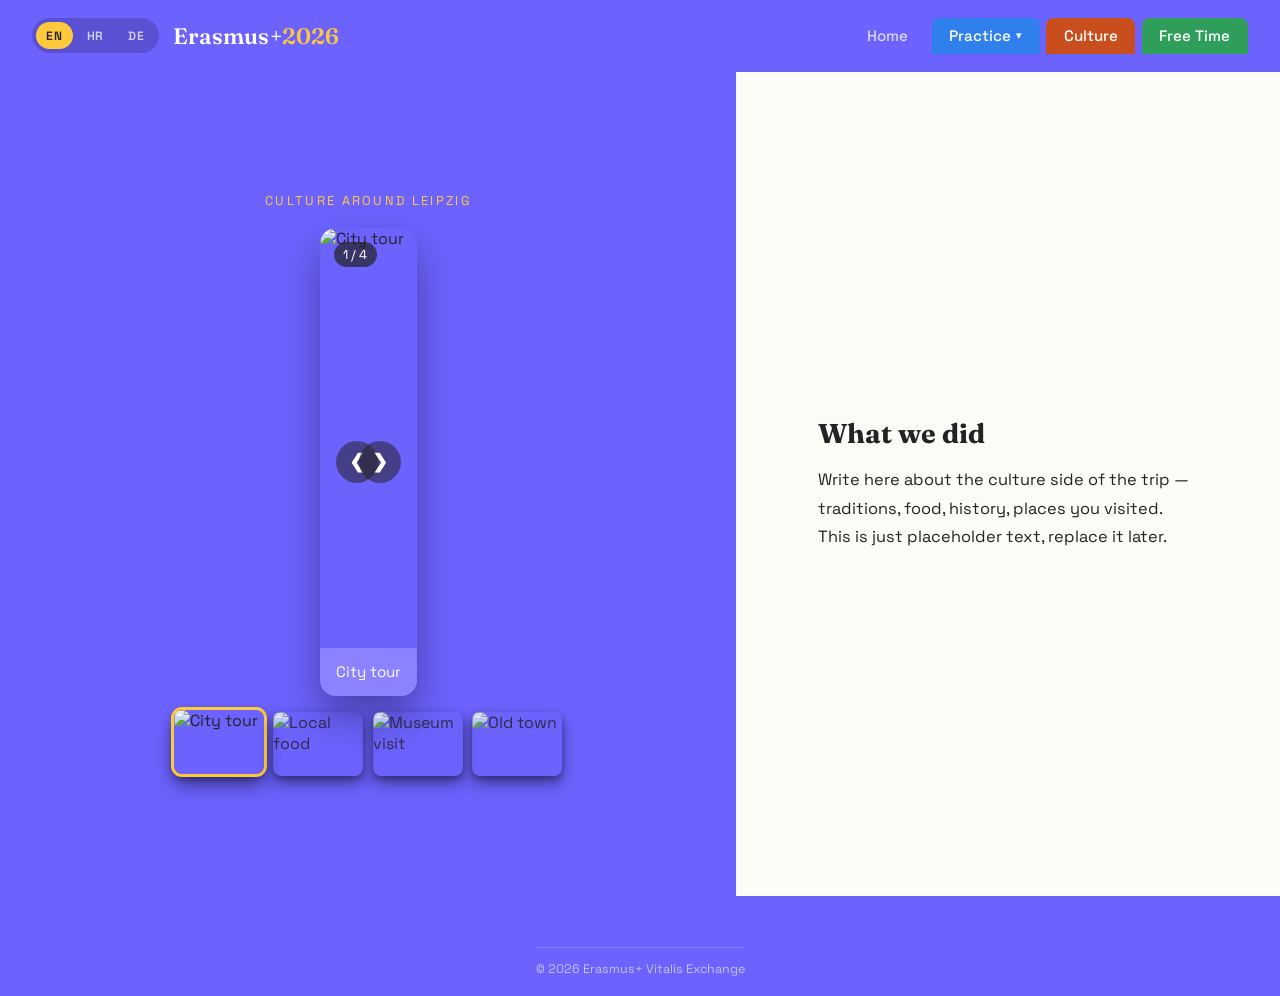
==== culture.html @ ed6f9689 "Vitalis website commit" ====
<!DOCTYPE html>
<html lang="en">
<head>
<meta charset="UTF-8">
<meta name="viewport" content="width=device-width, initial-scale=1.0">
<title>Erasmus+ 2026 — Culture</title>
<link rel="preconnect" href="https://fonts.googleapis.com">
<link href="https://fonts.googleapis.com/css2?family=Fraunces:opsz,wght@9..144,400;9..144,600;9..144,700&family=Space+Grotesk:wght@400;500;600;700&display=swap" rel="stylesheet">
<link rel="stylesheet" href="style.css">
</head>
<body>

  <header class="topbar">
    <div class="topbar-left">
      <div class="lang-switch" role="group" aria-label="Language">
        <button class="lang-btn" data-lang="en" type="button">EN</button>
        <button class="lang-btn" data-lang="hr" type="button">HR</button>
        <button class="lang-btn" data-lang="de" type="button">DE</button>
      </div>
      <div class="logo">Erasmus+<span>2026</span></div>
    </div>
    <button class="nav-toggle" id="navToggle" aria-label="Open menu" aria-expanded="false">
      <span></span><span></span><span></span>
    </button>
    <nav class="tabs" id="tabs">
      <a class="tab" href="index.html" data-i18n="nav.home">Home</a>

      <div class="tab-dropdown">
        <button class="tab dropdown-toggle" id="practiceToggle" aria-haspopup="true" aria-expanded="false">
          <span data-i18n="nav.practice">Practice</span> <span class="caret">▾</span>
        </button>
        <div class="dropdown-menu" id="practiceMenu">
          <a href="practice.html#it" data-i18n="nav.it">IT</a>
          <a href="practice.html#3d-printing" data-i18n="nav.printing">3D Printing</a>
          <a href="practice.html#wiring" data-i18n="nav.wiring">Wiring &amp; House Installations</a>
          <a href="practice.html#smart-home" data-i18n="nav.smartHome">Smart Home</a>
          <a href="practice.html#smart-home-2" data-i18n="nav.smartHome2">Smart Home pt2</a>
          <a href="practice.html#game-making" data-i18n="nav.gameMaking">Game Making</a>
        </div>
      </div>

      <a class="tab tab--active" href="culture.html" data-i18n="nav.culture">Culture</a>
      <a class="tab" href="freetime.html" data-i18n="nav.freetime">Free Time</a>
    </nav>
  </header>

  <div class="page-hero">
  <section class="hero-slideshow">
    <p class="slideshow-intro" data-i18n="intro.culture">culture around Leipzig</p>

    <div class="slideshow-container">

      <div class="mySlides fade">
        <div class="numbertext">1 / 4</div>
        <img src="https://placehold.co/1200x675/6C63FF/FFFFFF?text=City+Tour" alt="City tour" data-i18n-alt="culture.slide1">
      </div>

      <div class="mySlides fade">
        <div class="numbertext">2 / 4</div>
        <img src="https://placehold.co/1200x675/8A82FF/FFFFFF?text=Local+Food" alt="Local food" data-i18n-alt="culture.slide2">
      </div>

      <div class="mySlides fade">
        <div class="numbertext">3 / 4</div>
        <img src="https://placehold.co/1200x675/6C63FF/FFFFFF?text=Museum" alt="Museum visit" data-i18n-alt="culture.slide3">
      </div>

      <div class="mySlides fade">
        <div class="numbertext">4 / 4</div>
        <img src="https://placehold.co/1200x675/8A82FF/FFFFFF?text=Old+Town" alt="Old town" data-i18n-alt="culture.slide4">
      </div>

      <a class="prev">&#10094;</a>
      <a class="next">&#10095;</a>

      <div class="caption-container">
        <p class="caption-text"></p>
      </div>
    </div>

    <div class="row">
      <div class="column">
        <img class="demo cursor" src="https://placehold.co/160x100/6C63FF/FFFFFF?text=1" alt="City tour" data-i18n-alt="culture.slide1">
      </div>
      <div class="column">
        <img class="demo cursor" src="https://placehold.co/160x100/8A82FF/FFFFFF?text=2" alt="Local food" data-i18n-alt="culture.slide2">
      </div>
      <div class="column">
        <img class="demo cursor" src="https://placehold.co/160x100/6C63FF/FFFFFF?text=3" alt="Museum visit" data-i18n-alt="culture.slide3">
      </div>
      <div class="column">
        <img class="demo cursor" src="https://placehold.co/160x100/8A82FF/FFFFFF?text=4" alt="Old town" data-i18n-alt="culture.slide4">
      </div>
    </div>
  </section>

  <section class="story">
    <h2 data-i18n="story.heading">What we did</h2>
    <p data-i18n="culture.story">
      Write here about the culture side of the trip — traditions, food, history,
      places you visited. This is just placeholder text, replace it later.
    </p>
  </section>
  </div>

  <footer class="footer">
    <div class="footer-inner">
    <div class="footer-bottom" data-i18n="footer.copyright">&copy; 2026 Erasmus+ Vitalis Exchange</div>
  </footer>

<script src="script.js"></script>
</body>
</html>
---- style.css ----
:root {
  --board: #6C63FF;
  --board-light: #8A82FF;
  --chalk: #FFFFFF;
  --paper: #FDFBF6;
  --ink: #232323;
  --ink-soft: #5C574C;

  --practice: #2F80ED;
  --practice-hover: #1C5FBF;
  --culture: #E8672E;
  --culture-hover: #C94E1D;
  --freetime: #2F9E5B;
  --freetime-hover: #217A45;
  --gold: #FFC93C;

  --display: "Fraunces", serif;
  --body: "Space Grotesk", sans-serif;
}

* { box-sizing: border-box; }

html, body {
  margin: 0;
  padding: 0;
  font-family: var(--body);
  color: var(--ink);
  background: var(--paper);
}

@media (prefers-reduced-motion: reduce) {
  * { animation: none !important; transition: none !important; }
}

/* ---------- Top bar ---------- */

.topbar {
  display: flex;
  align-items: center;
  justify-content: space-between;
  padding: 1.1rem 2rem;
  background: var(--board);
  position: relative;
  z-index: 20;
}

.topbar-left {
  display: flex;
  align-items: center;
  gap: 0.9rem;
}

.logo {
  font-family: var(--display);
  font-weight: 600;
  font-size: 1.4rem;
  color: var(--chalk);
  letter-spacing: 0.01em;
}

.logo span { color: var(--gold); }

/* ---------- Language switcher ---------- */

.lang-switch {
  display: flex;
  gap: 0.25rem;
  background: rgba(0,0,0,0.18);
  border-radius: 999px;
  padding: 0.25rem;
}

.lang-btn {
  font-family: var(--body);
  font-weight: 600;
  font-size: 0.75rem;
  letter-spacing: 0.03em;
  color: rgba(255,255,255,0.75);
  background: transparent;
  border: none;
  border-radius: 999px;
  padding: 0.35rem 0.65rem;
  cursor: pointer;
  transition: background 0.2s ease, color 0.2s ease;
}

.lang-btn:hover {
  color: #fff;
  background: rgba(255,255,255,0.12);
}

.lang-btn.active {
  background: var(--gold);
  color: var(--ink);
}

.tabs {
  display: flex;
  gap: 0.4rem;
}

.tab {
  font-family: var(--body);
  font-weight: 500;
  font-size: 0.95rem;
  color: var(--chalk);
  text-decoration: none;
  padding: 0.55rem 1.1rem;
  border-radius: 8px 8px 0 0;
  opacity: 0.75;
  transition: opacity 0.2s ease, background 0.2s ease;
  position: relative;
}

.tab:hover { opacity: 1; background: rgba(245,243,231,0.08); }

.tab--active {
  opacity: 1;
  background: var(--paper);
  color: var(--ink);
}

/* Give each section its own accent color, matching the cards on the home page */
.dropdown-toggle,
.dropdown-toggle.tab--active {
  background: var(--practice);
  color: var(--chalk);
  opacity: 1;
}
.dropdown-toggle:hover { background: var(--practice-hover); }

a.tab[href="culture.html"] {
  background: var(--culture);
  color: var(--chalk);
  opacity: 1;
}
a.tab[href="culture.html"]:hover { background: var(--culture-hover); }
a.tab[href="culture.html"].tab--active { background: var(--culture-hover); }

a.tab[href="freetime.html"] {
  background: var(--freetime);
  color: var(--chalk);
  opacity: 1;
}
a.tab[href="freetime.html"]:hover { background: var(--freetime-hover); }
a.tab[href="freetime.html"].tab--active { background: var(--freetime-hover); }

/* ---------- Dropdown nav ---------- */

.tab-dropdown {
  position: relative;
}

.dropdown-toggle {
  font-family: var(--body);
  cursor: pointer;
  border: none;
  text-align: left;
  display: inline-flex;
  align-items: center;
  gap: 0.3rem;
}

.caret {
  font-size: 0.7em;
  display: inline-block;
  transition: transform 0.2s ease;
}

.dropdown-toggle[aria-expanded="true"] .caret {
  transform: rotate(180deg);
}

.dropdown-menu {
  position: absolute;
  top: calc(100% + 6px);
  left: 0;
  min-width: 170px;
  background: var(--paper);
  border-radius: 10px;
  box-shadow: 0 12px 24px rgba(0,0,0,0.18);
  padding: 0.4rem;
  display: none;
  flex-direction: column;
  z-index: 30;
}

.dropdown-menu.open {
  display: flex;
}

.dropdown-menu a {
  color: var(--ink);
  text-decoration: none;
  font-size: 0.92rem;
  padding: 0.55rem 0.8rem;
  border-radius: 7px;
  transition: background 0.15s ease, color 0.15s ease;
}

.dropdown-menu a:hover {
  background: var(--practice);
  color: #fff;
}

.nav-toggle {
  display: none;
  flex-direction: column;
  justify-content: center;
  gap: 5px;
  background: none;
  border: none;
  cursor: pointer;
  padding: 0.4rem;
}

.nav-toggle span {
  width: 24px;
  height: 2px;
  background: var(--chalk);
  display: block;
}

/* ---------- Story / explanation text block ---------- */

.story {
  max-width: 720px;
  margin: 0 auto;
  padding: 3rem 2rem 4rem;
}

.story h2 {
  font-family: var(--display);
  font-size: 1.7rem;
  color: var(--ink);
  margin: 0 0 1rem;
}

.story p {
  font-size: 1.02rem;
  line-height: 1.75;
  color: var(--ink);
  margin: 0 0 1rem;
}

.story p:last-child { margin-bottom: 0; }

/* ---------- Side-by-side hero + story layout ---------- */

.page-hero {
  display: grid;
  grid-template-columns: 1.15fr 0.85fr;
  align-items: stretch;
  min-height: calc(100vh - 76px);
}

.page-hero .hero-slideshow {
  display: flex;
  flex-direction: column;
  justify-content: center;
  padding: 2.5rem 2.5rem;
}

.page-hero .slideshow-container {
  max-width: 620px;
}

.page-hero .story {
  display: flex;
  flex-direction: column;
  justify-content: center;
  max-width: 460px;
  margin: 0 auto;
  padding: 3rem 2.5rem;
}

/* ---------- Slideshow hero ---------- */

.hero-slideshow {
  background: var(--board);
  padding: 2rem 2rem 2.2rem;
}

.slideshow-intro {
  font-family: var(--body);
  text-transform: uppercase;
  letter-spacing: 0.18em;
  font-size: 0.8rem;
  color: var(--gold);
  text-align: center;
  margin: 0 0 1.2rem;
}

.slideshow-container {
  max-width: 900px;
  margin: 0 auto;
  position: relative;
  border-radius: 16px;
  overflow: hidden;
  box-shadow: 0 20px 40px rgba(0,0,0,0.35);
}

.mySlides img {
  width: 100%;
  height: clamp(220px, 38vw, 420px);
  object-fit: cover;
  display: block;
}

.mySlides video {
  width: 100%;
  height: clamp(220px, 38vw, 420px);
  object-fit: cover;
  display: block;
  background: #000;
}

.mySlides { display: none; }

.fade {
  animation: fadeSlide 0.8s ease;
}

@keyframes fadeSlide {
  from { opacity: 0.2; }
  to   { opacity: 1; }
}

.numbertext {
  position: absolute;
  top: 14px;
  left: 14px;
  background: rgba(35,35,35,0.7);
  color: var(--chalk);
  font-size: 0.8rem;
  font-family: var(--body);
  padding: 0.25rem 0.6rem;
  border-radius: 20px;
  z-index: 5;
}

.prev, .next {
  cursor: pointer;
  position: absolute;
  top: 50%;
  transform: translateY(-50%);
  width: 42px;
  height: 42px;
  display: flex;
  align-items: center;
  justify-content: center;
  color: var(--chalk);
  font-weight: bold;
  font-size: 1.2rem;
  background: rgba(35,35,35,0.55);
  border-radius: 50%;
  text-decoration: none;
  transition: background 0.2s ease;
  user-select: none;
  z-index: 5;
}

.prev:hover, .next:hover { background: var(--gold); color: var(--ink); }

.prev { left: 16px; }
.next { right: 16px; }

.caption-container {
  text-align: center;
  padding: 0.9rem 1rem;
  background: var(--board-light);
}

.caption-text {
  margin: 0;
  color: var(--chalk);
  font-family: var(--body);
  font-size: 0.95rem;
  min-height: 1.2em;
}

.row {
  display: flex;
  flex-wrap: wrap;
  justify-content: center;
  gap: 0.6rem;
  max-width: 900px;
  margin: 1rem auto 0;
}

.column {
  flex: 0 1 90px;
}

.demo {
  width: 100%;
  height: 64px;
  object-fit: cover;
  border-radius: 8px;
  opacity: 0.85;
  box-shadow: 0 8px 16px rgba(0,0,0,0.45), 0 3px 6px rgba(0,0,0,0.35);
  transition: opacity 0.2s ease, outline 0.2s ease, box-shadow 0.2s ease, transform 0.2s ease;
  display: block;
}

.demo.active {
  opacity: 1;
  outline: 3px solid var(--gold);
  box-shadow: 0 10px 20px rgba(0,0,0,0.5), 0 4px 8px rgba(0,0,0,0.4);
  transform: translateY(-2px);
}

.cursor { cursor: pointer; }
.cursor:hover { opacity: 1; box-shadow: 0 6px 14px rgba(0,0,0,0.4); }

/* ---------- Split hero ---------- */

.split {
  display: grid;
  grid-template-columns: 1.1fr 1fr;
  min-height: calc(100vh - 140px);
}

.split--solo {
  display: block;
  min-height: 0;
}

.split--solo .board {
  padding: 2.2rem 3rem;
}

.board {
  background: var(--board);
  background-image: radial-gradient(circle at 15% 20%, var(--board-light) 0%, transparent 55%);
  color: var(--chalk);
  padding: 4.5rem 4rem;
  display: flex;
  flex-direction: column;
  justify-content: center;
}

.eyebrow {
  font-family: var(--body);
  text-transform: uppercase;
  letter-spacing: 0.18em;
  font-size: 0.8rem;
  color: var(--gold);
  margin: 0 0 1rem;
}

.headline {
  font-family: var(--display);
  font-weight: 600;
  font-size: clamp(2.6rem, 6vw, 4.4rem);
  line-height: 1.05;
  margin: 0 0 1.4rem;
  position: relative;
  animation: rise 0.7s ease both;
}

.swoosh {
  width: clamp(140px, 20vw, 220px);
  margin-top: 0.4rem;
  overflow: visible;
  display: block;
}

.swoosh path {
  fill: none;
  stroke: var(--gold);
  stroke-width: 4;
  stroke-linecap: round;
  stroke-dasharray: 260;
  stroke-dashoffset: 260;
  animation: draw 1s ease 0.5s forwards;
}

.board-text {
  font-size: 1.05rem;
  line-height: 1.65;
  color: rgba(255,255,255,0.9);
  max-width: 30ch;
  margin: 0;
}

.paper {
  background: var(--paper);
  padding: 4.5rem 3.5rem;
  display: flex;
  flex-direction: column;
  justify-content: center;
}

.paper-intro {
  font-family: var(--display);
  font-size: 1.4rem;
  font-weight: 600;
  margin: 0 0 1.6rem;
  color: var(--ink);
}

.cardgrid {
  display: flex;
  flex-direction: column;
  gap: 1rem;
}

.card {
  position: relative;
  display: grid;
  grid-template-columns: auto 1fr auto;
  align-items: center;
  gap: 1rem;
  padding: 1.3rem 1.5rem;
  border-radius: 14px;
  text-decoration: none;
  text-align: left;
  box-shadow: 0 3px 10px rgba(0,0,0,0.1);
  transition: transform 0.18s ease, background 0.2s ease, box-shadow 0.18s ease;
}

.card:hover {
  transform: translateX(6px);
  box-shadow: 0 10px 22px rgba(0,0,0,0.18);
}

.card--practice { background: var(--practice); }
.card--culture  { background: var(--culture); }
.card--freetime { background: var(--freetime); }

.card--practice:hover { background: var(--practice-hover); }
.card--culture:hover  { background: var(--culture-hover); }
.card--freetime:hover { background: var(--freetime-hover); }

.card-tag {
  font-family: var(--body);
  font-size: 0.85rem;
  font-weight: 700;
  grid-row: 1 / 3;
  width: 34px;
  height: 34px;
  border-radius: 50%;
  display: flex;
  align-items: center;
  justify-content: center;
  background: rgba(255,255,255,0.9);
}

.card--practice .card-tag { color: var(--practice); }
.card--culture .card-tag  { color: var(--culture); }
.card--freetime .card-tag { color: var(--freetime); }

.card-title {
  font-family: var(--body);
  font-weight: 700;
  font-size: 1.25rem;
  color: #fff;
  text-align: left;
}

.card-desc {
  grid-column: 2;
  font-size: 0.92rem;
  color: rgba(255,255,255,0.9);
  margin-top: 0.2rem;
  text-align: left;
}

.card-arrow {
  grid-row: 1 / 3;
  font-size: 1.5rem;
  font-weight: 700;
  color: #fff;
  transition: transform 0.18s ease;
}

.card:hover .card-arrow { transform: translateX(4px); }

/* ---------- Footer ---------- */

.footer {
  background: var(--board);
  color: rgba(255,255,255,0.85);
  padding: 1.8rem 2rem 1.2rem;
}

.footer-inner {
  max-width: 1100px;
  margin: 0 auto;
  display: flex;
  flex-wrap: wrap;
  justify-content: space-between;
  gap: 2rem;
}

.footer-brand {
  font-family: var(--display);
  font-weight: 600;
  font-size: 1.2rem;
  color: var(--chalk);
}

.footer-brand span { color: var(--gold); }

.footer-tagline {
  margin: 0.4rem 0 0;
  font-size: 0.88rem;
  color: rgba(255,255,255,0.7);
  max-width: 28ch;
}

.footer-links {
  display: flex;
  gap: 1.6rem;
  flex-wrap: wrap;
}

.footer-links a {
  color: rgba(255,255,255,0.85);
  text-decoration: none;
  font-size: 0.92rem;
  transition: color 0.15s ease;
}

.footer-links a:hover { color: var(--gold); }

.footer-bottom {
  max-width: 1100px;
  margin: 0 auto;
  text-align: center;
  font-size: 0.78rem;
  color: rgba(255,255,255,0.6);
}

.footer-bottom:first-of-type {
  margin-top: 1.4rem;
  padding-top: 0.8rem;
  border-top: 1px solid rgba(255,255,255,0.15);
}

.footer-bottom + .footer-bottom {
  margin-top: 0.3rem;
}

/* ---------- Animations ---------- */

@keyframes rise {
  from { opacity: 0; transform: translateY(10px); }
  to   { opacity: 1; transform: translateY(0); }
}

@keyframes draw {
  to { stroke-dashoffset: 0; }
}

/* ---------- Responsive ---------- */

@media (max-width: 900px) {
  .split { grid-template-columns: 1fr; }
  .board, .paper { padding: 3rem 1.8rem; }

  .page-hero { grid-template-columns: 1fr; min-height: 0; }
  .page-hero .slideshow-container { max-width: 900px; }
  .page-hero .story { max-width: 720px; padding: 2.5rem 1.8rem 3rem; }

  .nav-toggle { display: flex; }

  .topbar-left { gap: 0.6rem; }
  .lang-btn { padding: 0.3rem 0.5rem; font-size: 0.7rem; }

  .tabs {
    position: absolute;
    top: 100%;
    left: 0;
    right: 0;
    flex-direction: column;
    background: var(--board);
    padding: 0.5rem 1rem 1rem;
    display: none;
  }

  .tabs.open { display: flex; }

  .tab { border-radius: 8px; }
}
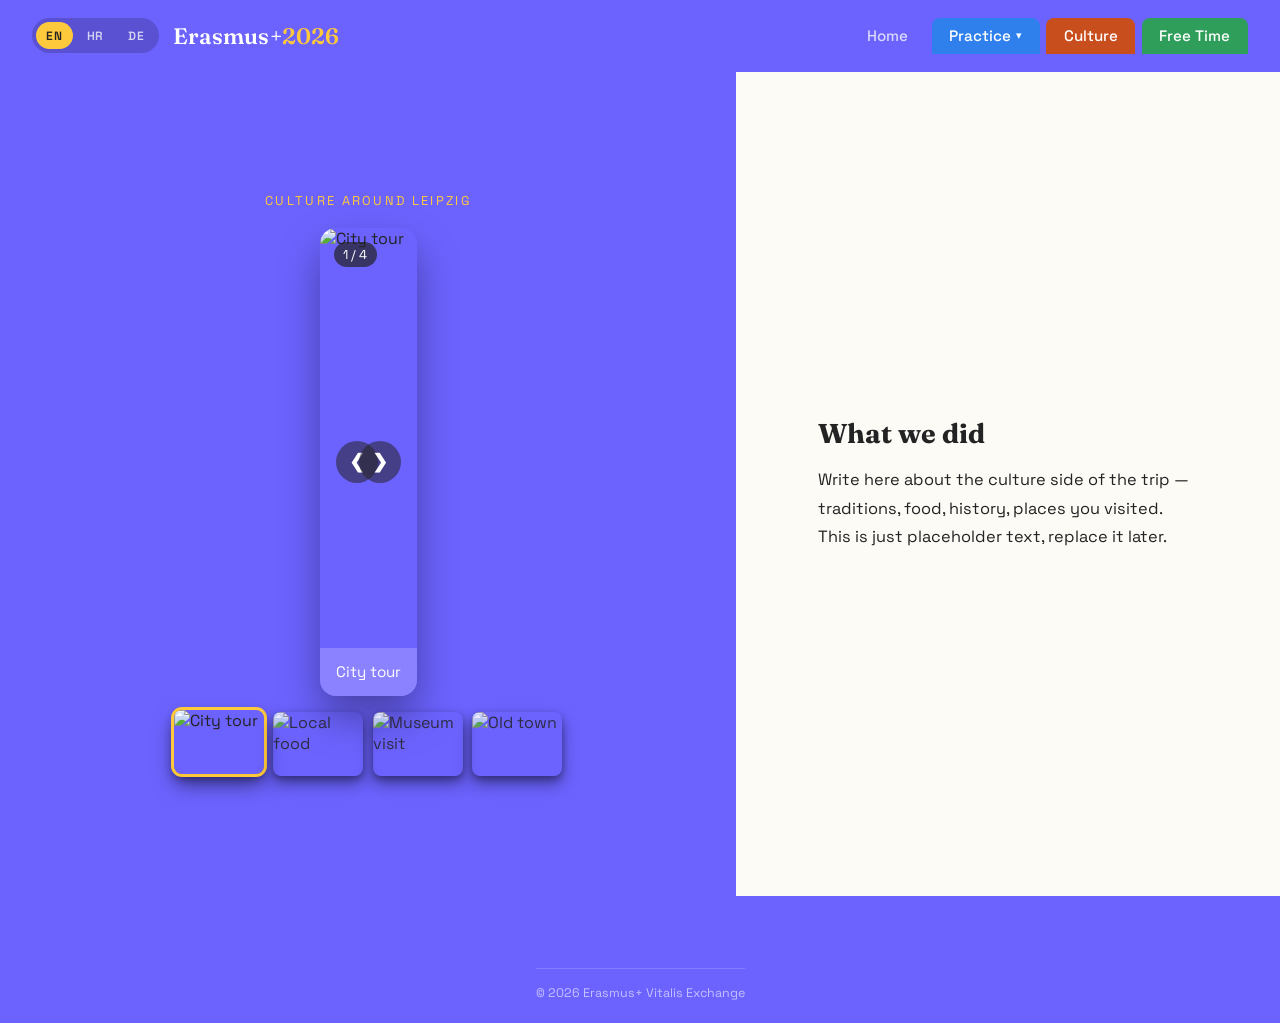
==== commit 868b9146: "3d-animation..digital_business" ====
--- a/culture.html
+++ b/culture.html
@@ -36,6 +36,9 @@
           <a href="practice.html#smart-home" data-i18n="nav.smartHome">Smart Home</a>
           <a href="practice.html#smart-home-2" data-i18n="nav.smartHome2">Smart Home pt2</a>
           <a href="practice.html#game-making" data-i18n="nav.gameMaking">Game Making</a>
+          <a href="practice.html#3d-animation" data-i18n="nav.animation">3D Animation</a>
+          <a href="practice.html#3d-animation-2" data-i18n="nav.animation2">3D Animation pt2</a>
+          <a href="practice.html#digital-business" data-i18n="nav.digitalBusiness">Digital Business</a>
         </div>
       </div>
 
--- a/style.css
+++ b/style.css
@@ -278,7 +278,7 @@
 
 .hero-slideshow {
   background: var(--board);
-  padding: 2rem 2rem 2.2rem;
+  padding: 2.5rem 2rem 3rem;
 }
 
 .slideshow-intro {
@@ -305,14 +305,6 @@
   height: clamp(220px, 38vw, 420px);
   object-fit: cover;
   display: block;
-}
-
-.mySlides video {
-  width: 100%;
-  height: clamp(220px, 38vw, 420px);
-  object-fit: cover;
-  display: block;
-  background: #000;
 }
 
 .mySlides { display: none; }
@@ -419,15 +411,6 @@
   display: grid;
   grid-template-columns: 1.1fr 1fr;
   min-height: calc(100vh - 140px);
-}
-
-.split--solo {
-  display: block;
-  min-height: 0;
-}
-
-.split--solo .board {
-  padding: 2.2rem 3rem;
 }
 
 .board {
@@ -582,7 +565,7 @@
 .footer {
   background: var(--board);
   color: rgba(255,255,255,0.85);
-  padding: 1.8rem 2rem 1.2rem;
+  padding: 2.5rem 2rem 1.4rem;
 }
 
 .footer-inner {
@@ -627,20 +610,12 @@
 
 .footer-bottom {
   max-width: 1100px;
-  margin: 0 auto;
+  margin: 2rem auto 0;
+  padding-top: 1rem;
+  border-top: 1px solid rgba(255,255,255,0.15);
   text-align: center;
   font-size: 0.78rem;
   color: rgba(255,255,255,0.6);
-}
-
-.footer-bottom:first-of-type {
-  margin-top: 1.4rem;
-  padding-top: 0.8rem;
-  border-top: 1px solid rgba(255,255,255,0.15);
-}
-
-.footer-bottom + .footer-bottom {
-  margin-top: 0.3rem;
 }
 
 /* ---------- Animations ---------- */
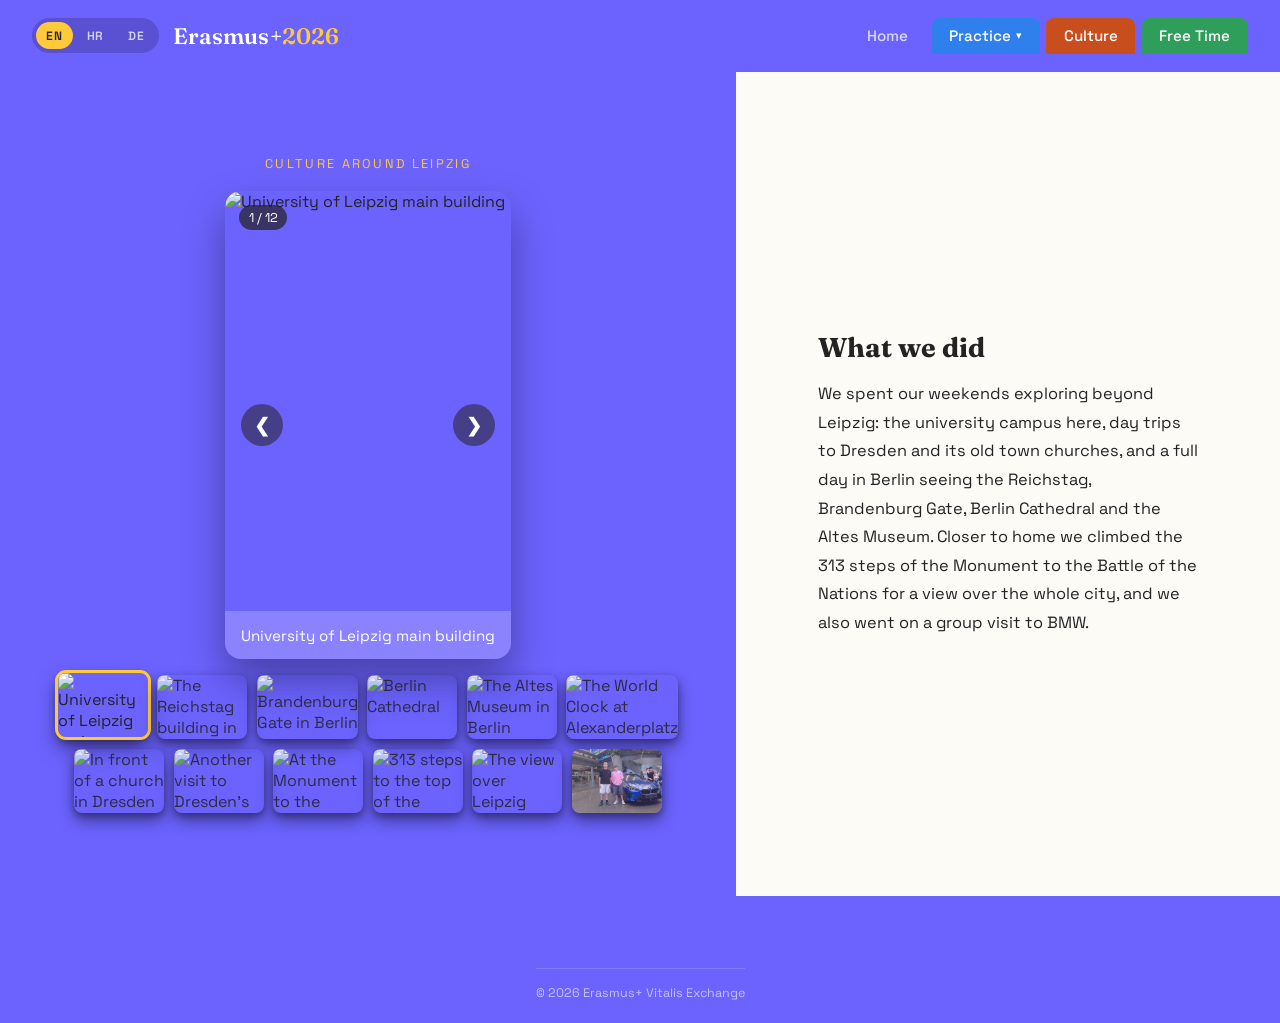
==== commit dbdce47d: "almost finished" ====
--- a/culture.html
+++ b/culture.html
@@ -39,6 +39,12 @@
           <a href="practice.html#3d-animation" data-i18n="nav.animation">3D Animation</a>
           <a href="practice.html#3d-animation-2" data-i18n="nav.animation2">3D Animation pt2</a>
           <a href="practice.html#digital-business" data-i18n="nav.digitalBusiness">Digital Business</a>
+          <a href="practice.html#arduino" data-i18n="nav.arduino">Arduino Alarm</a>
+          <a href="practice.html#plc" data-i18n="nav.plc">PLC &amp; Factory I/O</a>
+          <a href="practice.html#house-model" data-i18n="nav.houseModel">House Model</a>
+          <a href="practice.html#house-model-2" data-i18n="nav.houseModel2">House Model pt2</a>
+          <a href="practice.html#app-development" data-i18n="nav.appDev">App Development</a>
+          <a href="practice.html#graduation" data-i18n="nav.graduation">Graduation</a>
         </div>
       </div>
 
@@ -54,23 +60,63 @@
     <div class="slideshow-container">
 
       <div class="mySlides fade">
-        <div class="numbertext">1 / 4</div>
-        <img src="https://placehold.co/1200x675/6C63FF/FFFFFF?text=City+Tour" alt="City tour" data-i18n-alt="culture.slide1">
+        <div class="numbertext">1 / 12</div>
+        <img src="images/culture-1.jpg" alt="University of Leipzig main building" data-i18n-alt="culture.slide1">
       </div>
 
       <div class="mySlides fade">
-        <div class="numbertext">2 / 4</div>
-        <img src="https://placehold.co/1200x675/8A82FF/FFFFFF?text=Local+Food" alt="Local food" data-i18n-alt="culture.slide2">
+        <div class="numbertext">2 / 12</div>
+        <img src="images/culture-2.jpg" alt="The Reichstag building in Berlin" data-i18n-alt="culture.slide2">
       </div>
 
       <div class="mySlides fade">
-        <div class="numbertext">3 / 4</div>
-        <img src="https://placehold.co/1200x675/6C63FF/FFFFFF?text=Museum" alt="Museum visit" data-i18n-alt="culture.slide3">
+        <div class="numbertext">3 / 12</div>
+        <img src="images/culture-3.jpg" alt="Brandenburg Gate in Berlin" data-i18n-alt="culture.slide3">
       </div>
 
       <div class="mySlides fade">
-        <div class="numbertext">4 / 4</div>
-        <img src="https://placehold.co/1200x675/8A82FF/FFFFFF?text=Old+Town" alt="Old town" data-i18n-alt="culture.slide4">
+        <div class="numbertext">4 / 12</div>
+        <img src="images/culture-4.jpg" alt="Berlin Cathedral" data-i18n-alt="culture.slide4">
+      </div>
+
+      <div class="mySlides fade">
+        <div class="numbertext">5 / 12</div>
+        <img src="images/culture-5.jpg" alt="The Altes Museum in Berlin" data-i18n-alt="culture.slide5">
+      </div>
+
+      <div class="mySlides fade">
+        <div class="numbertext">6 / 12</div>
+        <img src="images/culture-6.jpg" alt="The World Clock at Alexanderplatz" data-i18n-alt="culture.slide6">
+      </div>
+
+      <div class="mySlides fade">
+        <div class="numbertext">7 / 12</div>
+        <img src="images/culture-7.jpg" alt="In front of a church in Dresden" data-i18n-alt="culture.slide7">
+      </div>
+
+      <div class="mySlides fade">
+        <div class="numbertext">8 / 12</div>
+        <img src="images/culture-8.jpg" alt="Another visit to Dresden's old town" data-i18n-alt="culture.slide8">
+      </div>
+
+      <div class="mySlides fade">
+        <div class="numbertext">9 / 12</div>
+        <img src="images/culture-9.jpg" alt="At the Monument to the Battle of the Nations in Leipzig" data-i18n-alt="culture.slide9">
+      </div>
+
+      <div class="mySlides fade">
+        <div class="numbertext">10 / 12</div>
+        <img src="images/culture-10.jpg" alt="313 steps to the top of the monument" data-i18n-alt="culture.slide10">
+      </div>
+
+      <div class="mySlides fade">
+        <div class="numbertext">11 / 12</div>
+        <img src="images/culture-11.jpg" alt="The view over Leipzig from the top" data-i18n-alt="culture.slide11">
+      </div>
+
+      <div class="mySlides fade">
+        <div class="numbertext">12 / 12</div>
+        <img src="images/culture-12.jpg" alt="On a group visit to BMW" data-i18n-alt="culture.slide12">
       </div>
 
       <a class="prev">&#10094;</a>
@@ -83,16 +129,40 @@
 
     <div class="row">
       <div class="column">
-        <img class="demo cursor" src="https://placehold.co/160x100/6C63FF/FFFFFF?text=1" alt="City tour" data-i18n-alt="culture.slide1">
+        <img class="demo cursor" src="images/culture-1.jpg" alt="University of Leipzig main building" data-i18n-alt="culture.slide1">
       </div>
       <div class="column">
-        <img class="demo cursor" src="https://placehold.co/160x100/8A82FF/FFFFFF?text=2" alt="Local food" data-i18n-alt="culture.slide2">
+        <img class="demo cursor" src="images/culture-2.jpg" alt="The Reichstag building in Berlin" data-i18n-alt="culture.slide2">
       </div>
       <div class="column">
-        <img class="demo cursor" src="https://placehold.co/160x100/6C63FF/FFFFFF?text=3" alt="Museum visit" data-i18n-alt="culture.slide3">
+        <img class="demo cursor" src="images/culture-3.jpg" alt="Brandenburg Gate in Berlin" data-i18n-alt="culture.slide3">
       </div>
       <div class="column">
-        <img class="demo cursor" src="https://placehold.co/160x100/8A82FF/FFFFFF?text=4" alt="Old town" data-i18n-alt="culture.slide4">
+        <img class="demo cursor" src="images/culture-4.jpg" alt="Berlin Cathedral" data-i18n-alt="culture.slide4">
+      </div>
+      <div class="column">
+        <img class="demo cursor" src="images/culture-5.jpg" alt="The Altes Museum in Berlin" data-i18n-alt="culture.slide5">
+      </div>
+      <div class="column">
+        <img class="demo cursor" src="images/culture-6.jpg" alt="The World Clock at Alexanderplatz" data-i18n-alt="culture.slide6">
+      </div>
+      <div class="column">
+        <img class="demo cursor" src="images/culture-7.jpg" alt="In front of a church in Dresden" data-i18n-alt="culture.slide7">
+      </div>
+      <div class="column">
+        <img class="demo cursor" src="images/culture-8.jpg" alt="Another visit to Dresden's old town" data-i18n-alt="culture.slide8">
+      </div>
+      <div class="column">
+        <img class="demo cursor" src="images/culture-9.jpg" alt="At the Monument to the Battle of the Nations in Leipzig" data-i18n-alt="culture.slide9">
+      </div>
+      <div class="column">
+        <img class="demo cursor" src="images/culture-10.jpg" alt="313 steps to the top of the monument" data-i18n-alt="culture.slide10">
+      </div>
+      <div class="column">
+        <img class="demo cursor" src="images/culture-11.jpg" alt="The view over Leipzig from the top" data-i18n-alt="culture.slide11">
+      </div>
+      <div class="column">
+        <img class="demo cursor" src="images/culture-12.jpg" alt="On a group visit to BMW" data-i18n-alt="culture.slide12">
       </div>
     </div>
   </section>
